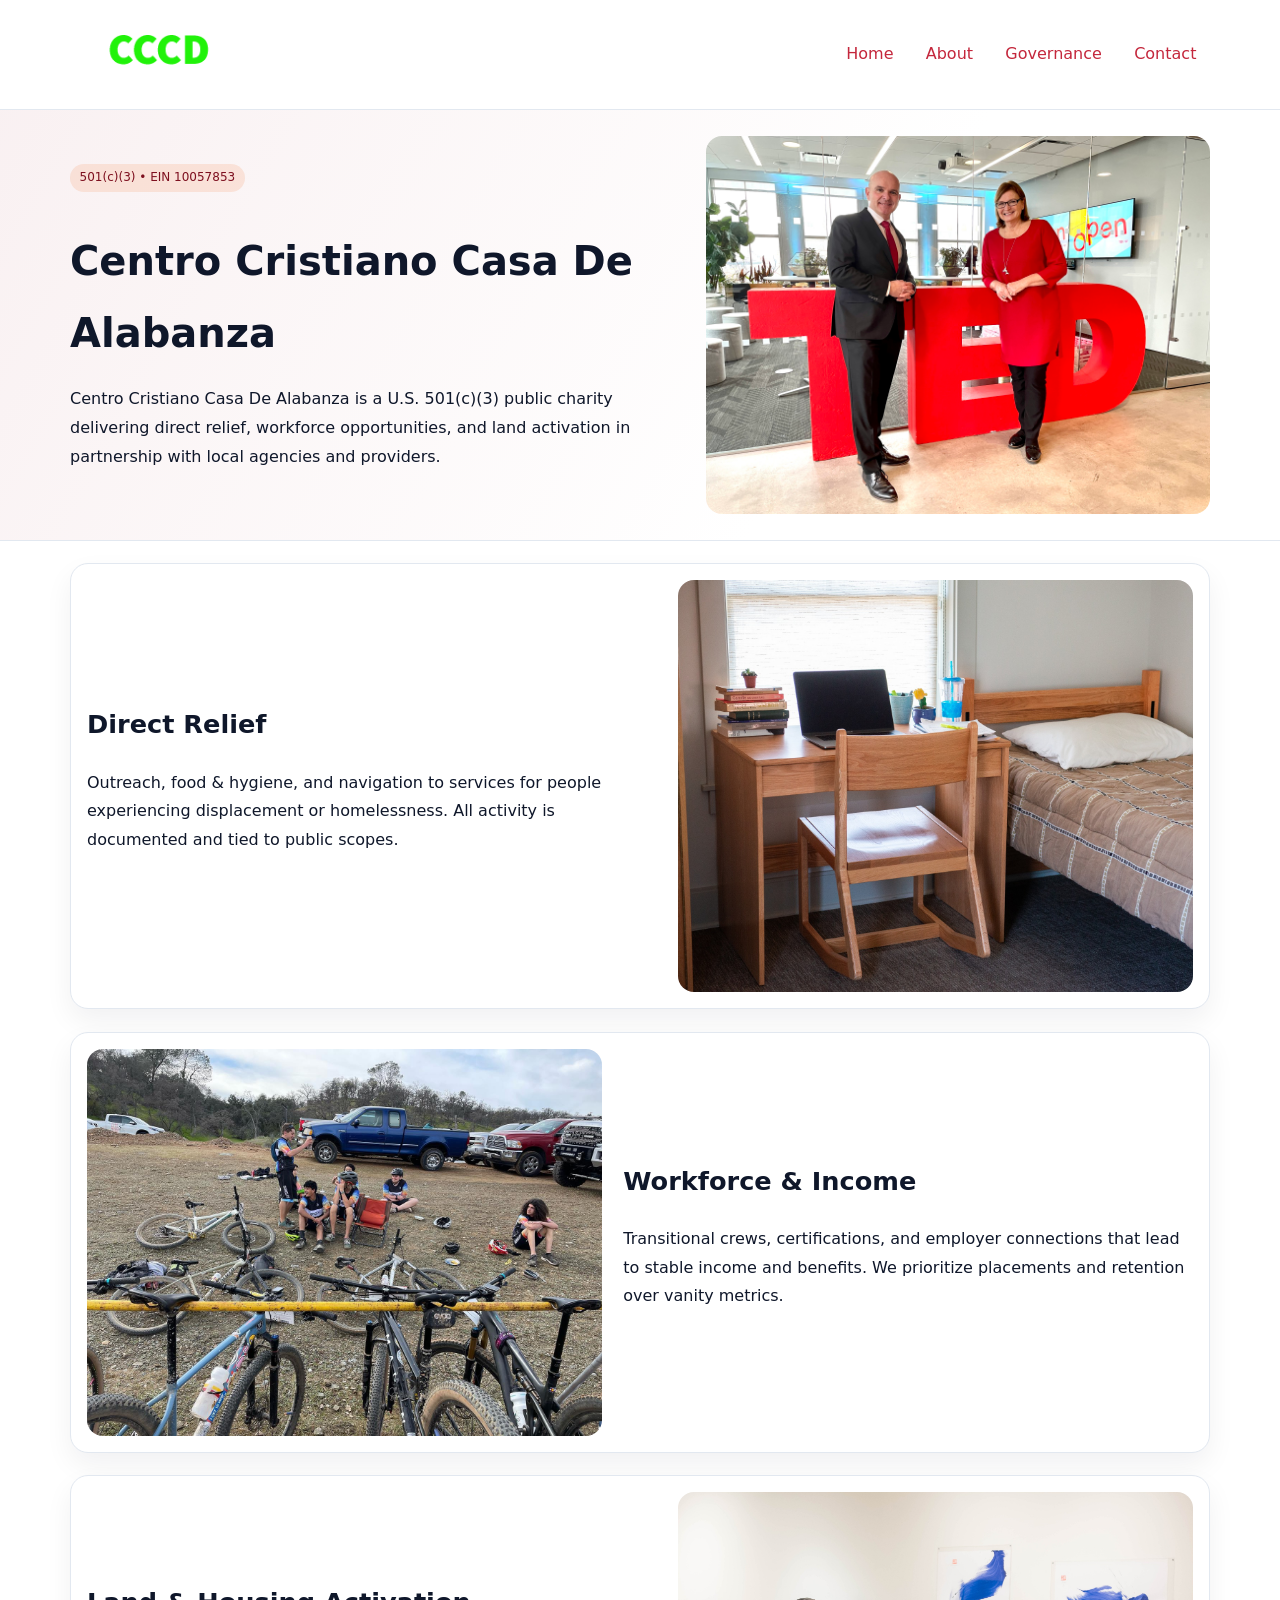
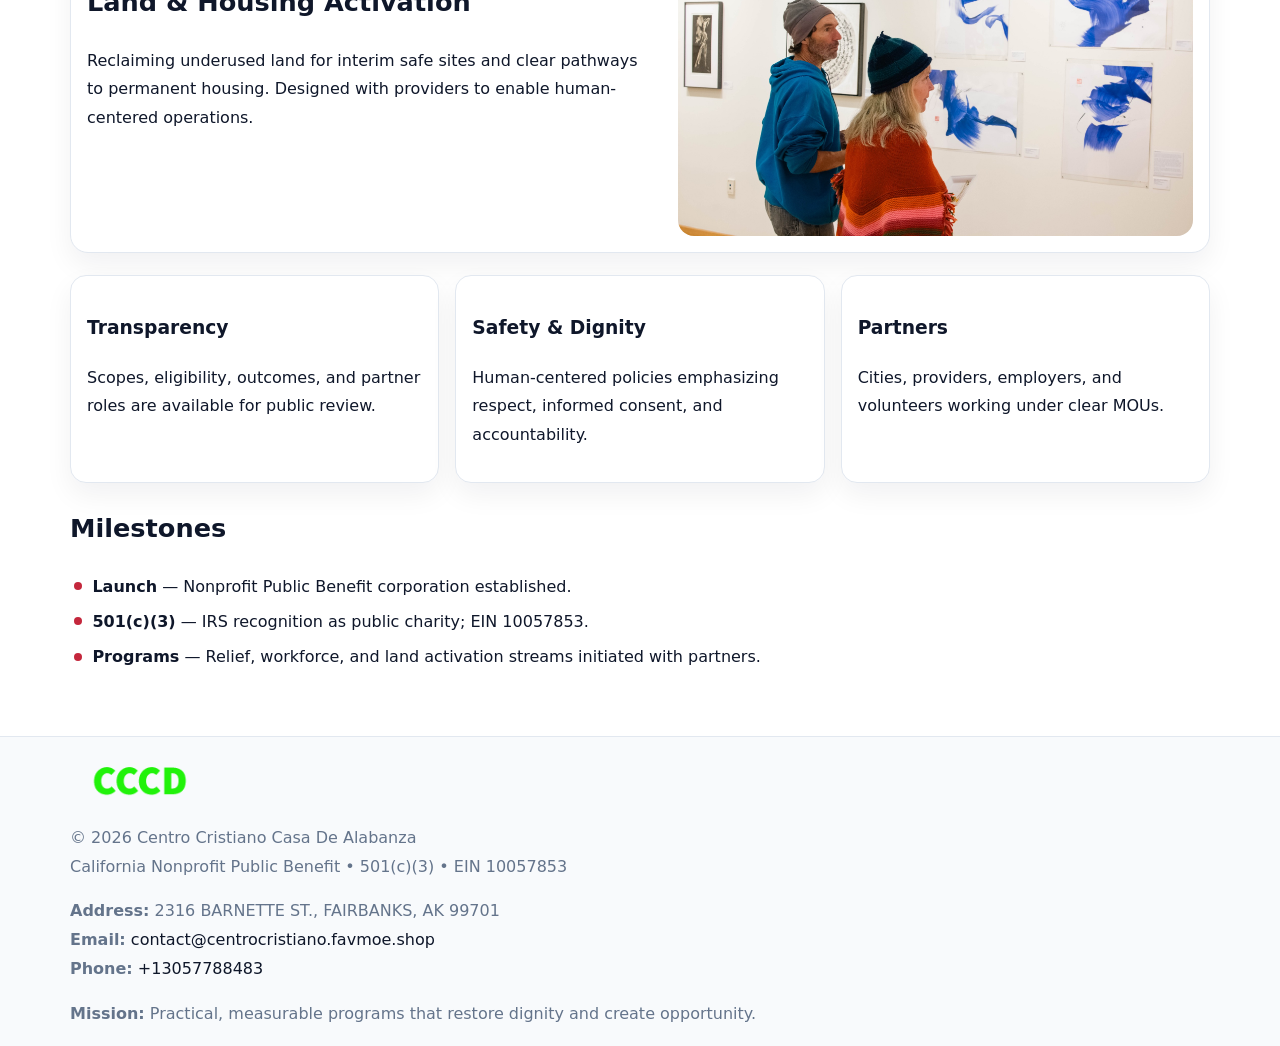
==== index.html @ b7a101ea "Initial commit" ====
<!doctype html><html lang="en"><head>
<meta charset="utf-8">
<meta name="viewport" content="width=device-width,initial-scale=1">
<title>Centro Cristiano Casa De Alabanza – Nonprofit • 2025</title>
<link rel="stylesheet" href="assets/styles.css">
<link rel="icon" href="images/logo.png">
<meta name="data-ein" content="10057853">
<meta name="data-name" content="Centro Cristiano Casa De Alabanza">
<meta name="data-email" content="contact@centrocristiano.favmoe.shop">
<meta name="data-phone" content="+13057788483">
<meta name="data-address" content="2316 BARNETTE ST., FAIRBANKS, AK 99701">
<meta name="data-map" content="2316+BARNETTE+ST+,+FAIRBANKS,+AK+99701">
  <meta name="description" content="Dedicated to community services, education, and direct relief, Centro Cristiano Casa De Alabanza collaborates with neighbors and partners to deliver practical help and long-term im.">
</head><body>
<div style="position:absolute;left:-9999px;top:-9999px;opacity:0" data-uniq="{{UNIQUE_BLOB}}">
  <span>Dedicated to community services, education, and direct relief, Centro Cristiano Casa De Alabanza collaborates with neighbors and partners to deliver practical help and long-term impact.</span><svg width="12" height="12" viewBox="0 0 12 12" xmlns="http://www.w3.org/2000/svg"><circle cx="6" cy="6" r="5" fill="#28a745"/></svg><img src="images/programs.jpg" width="1" height="1" alt="" loading="lazy"/>
</div>

<header>
  <div class="c580b80304c">
    <a href="index.html"><img src="images/logo.png" alt="Centro Cristiano Casa De Alabanza" style="width:150px"></a>
    <nav>
      <a class="active" href="index.html">Home</a>
      <a href="about.html">About</a>
      <a href="governance.html">Governance</a>
      <a href="contact.html">Contact</a>
    </nav>
  </div>
</header>

<section class="c4eec5453e7">
  <div class="cecd58509d0">
    <div>
      <span class="c956dc79799">501(c)(3) • EIN 10057853</span>
      <h1>Centro Cristiano Casa De Alabanza</h1>
      <p class="c44f1750aef">Centro Cristiano Casa De Alabanza is a U.S. 501(c)(3) public charity delivering direct relief, workforce opportunities, and land activation in partnership with local agencies and providers.</p>
    </div>
    <img src="images/hero.jpg" alt="Community work">
  </div>
</section>

<main class="main-wrap">
  <section class="section zigzag">
    <div>
      <h2>Direct Relief</h2>
      <p>Outreach, food & hygiene, and navigation to services for people experiencing displacement or homelessness. All activity is documented and tied to public scopes.</p>
    </div>
    <img src="images/relief.jpg" alt="Relief program">
  </section>

  <section class="section zigzag reverse">
    <img src="images/jobs.jpg" alt="Workforce program">
    <div>
      <h2>Workforce & Income</h2>
      <p>Transitional crews, certifications, and employer connections that lead to stable income and benefits. We prioritize placements and retention over vanity metrics.</p>
    </div>
  </section>

  <section class="section zigzag">
    <div>
      <h2>Land & Housing Activation</h2>
      <p>Reclaiming underused land for interim safe sites and clear pathways to permanent housing. Designed with providers to enable human-centered operations.</p>
    </div>
    <img src="images/land.jpg" alt="Land activation">
  </section>

  <section class="section cards">
    <article class="c51fdb928f8">
      <h3>Transparency</h3>
      <p>Scopes, eligibility, outcomes, and partner roles are available for public review.</p>
    </article>
    <article class="c51fdb928f8">
      <h3>Safety & Dignity</h3>
      <p>Human-centered policies emphasizing respect, informed consent, and accountability.</p>
    </article>
    <article class="c51fdb928f8">
      <h3>Partners</h3>
      <p>Cities, providers, employers, and volunteers working under clear MOUs.</p>
    </article>
  </section>

  <section class="section">
    <h2>Milestones</h2>
    <ul class="timeline">
      <li><strong>Launch</strong> — Nonprofit Public Benefit corporation established.</li>
      <li><strong>501(c)(3)</strong> — IRS recognition as public charity; EIN 10057853.</li>
      <li><strong>Programs</strong> — Relief, workforce, and land activation streams initiated with partners.</li>
    </ul>
  </section>
</main>

<footer>
  <div class="footer-wrap">
    <div class="footer-grid">
      <div class="footer-col">
        <img src="images/logo.png" alt="" style="width:140px;margin-bottom:.4rem">
        <div class="small">© <span id="year"></span> Centro Cristiano Casa De Alabanza</div>
        <div class="small">California Nonprofit Public Benefit • 501(c)(3) • EIN 10057853</div>
      </div>
      <div class="footer-col">
        <div class="small"><strong>Address:</strong> 2316 BARNETTE ST., FAIRBANKS, AK 99701</div>
        <div class="small"><strong>Email:</strong> <a href="mailto:contact@centrocristiano.favmoe.shop">contact@centrocristiano.favmoe.shop</a></div>
        <div class="small"><strong>Phone:</strong> <a href="tel:+13057788483">+13057788483</a></div>
      </div>
      <div class="footer-col">
        <div class="small"><strong>Mission:</strong> Practical, measurable programs that restore dignity and create opportunity.</div>
      </div>
    </div>
  </div>
</footer>

<script>
(function(){
  function m(n){const e=document.querySelector('meta[name="'+n+'"]');return e?e.content:'';}
  function h(s){let x=2166136261>>>0;for(let i=0;i<s.length;i++){x^=s.charCodeAt(i);x=(x*16777619)>>>0;}return x>>>0;}
  const key = h((m('data-ein') || m('data-name') || '0').replace(/\s+/g,''));
  const H = key % 360, S = 55 + (key % 20), L = 46;
  const r = document.documentElement;
  r.style.setProperty('--brand', `hsl(${H} ${S}% ${L}%)`);
  r.style.setProperty('--brand-ink', `hsl(${H} ${Math.min(95,S+10)}% ${Math.max(20,L-18)}%)`);
  r.style.setProperty('--soft', `hsl(${H} ${Math.max(40,S-25)}% 96%)`);
  const y = document.getElementById('year'); if (y) y.textContent = new Date().getFullYear();
})();
</script>
</body></html>
---- assets/styles.css ----
:root {
  --ink: #0f172a;
  --muted: #64748b;
  --paper: #ffffff;
  --line: #e2e8f0;
  --brand: #ea580c;
  --brand-ink: #c2410c;
  --soft: #fff4ec;
  --r: 16px;
  --sh: 0 12px 28px rgba(15, 23, 42, .06);
}

* { box-sizing: border-box; }
html, body { height: 100%; }
body {
  margin: 0;
  background: var(--paper);
  color: var(--ink);
  font-family: "Inter", system-ui, -apple-system, BlinkMacSystemFont, Arial, sans-serif;
  line-height: 1.8;
  -webkit-text-size-adjust: 100%;
}

a { color: var(--brand); text-decoration: none; }
a:hover { text-decoration: underline; }
img { max-width: 100%; height: auto; display: block; border-radius: var(--r); }

/* NAV */
header {
  background: #fff;
  border-bottom: 1px solid var(--line);
  position: sticky;
  top: 0;
  z-index: 10;
}
.c580b80304c {
  width: min(1140px, 94%);
  margin: 0 auto;
  display: flex;
  gap: .6rem;
  justify-content: space-between;
  align-items: center;
  padding: .8rem 0;
  flex-wrap: wrap;
}
.c580b80304c a {
  padding: .5rem .85rem;
  border-radius: 999px;
}
.c580b80304c a:hover {
  background: rgba(234, 88, 12, .09);
  text-decoration: none;
}

/* HERO */
.c4eec5453e7 {
  background: linear-gradient(120deg, var(--soft), #fff 65%);
  border-bottom: 1px solid var(--line);
}
.c4eec5453e7 .cecd58509d0 {
  width: min(1140px, 94%);
  margin: 0 auto;
  display: grid;
  grid-template-columns: 1.1fr .9fr;
  gap: 1.2rem;
  align-items: center;
  padding: 1.6rem 0;
}
.c4eec5453e7 h1 {
  font-size: clamp(1.8rem, 3.2vw, 2.5rem);
  margin-bottom: .4rem;
}
.c4eec5453e7 p.lead {
  color: var(--muted);
  max-width: 640px;
}

/* MAIN SECTIONS */
.main-wrap {
  width: min(1140px, 94%);
  margin: 0 auto;
  padding: 1.4rem 0;
}
.section {
  margin-bottom: 1.4rem;
}
.zigzag {
  display: grid;
  grid-template-columns: 1.05fr .95fr;
  gap: 1.3rem;
  align-items: center;
  background: #fff;
  border: 1px solid var(--line);
  border-radius: 18px;
  padding: 1rem;
  box-shadow: var(--sh);
}
.zigzag.reverse {
  grid-template-columns: .95fr 1.05fr;
}
h2 {
  font-size: clamp(1.2rem, 2.5vw, 1.6rem);
  margin-top: 0;
}
.c956dc79799 {
  display: inline-block;
  background: rgba(234, 88, 12, .12);
  color: var(--brand-ink);
  padding: .2rem .6rem;
  border-radius: 999px;
  font-size: .75rem;
  font-weight: 500;
}
.cards {
  display: grid;
  grid-template-columns: repeat(auto-fit, minmax(250px,1fr));
  gap: 1rem;
}
.c51fdb928f8 {
  background: #fff;
  border: 1px solid var(--line);
  border-radius: 16px;
  padding: 1rem;
  box-shadow: var(--sh);
}
.timeline {
  list-style: none;
  margin: .4rem 0 0;
  padding: 0;
}
.timeline li {
  position: relative;
  padding-left: 1.4rem;
  margin: .4rem 0;
}
.timeline li::before {
  content: "";
  position: absolute;
  left: .25rem;
  top: .6rem;
  width: .5rem;
  height: .5rem;
  border-radius: 999px;
  background: var(--brand);
}

/* CONTACT FORM (dùng chung) */
button, input, textarea, select { font: inherit; }
.contact-form {
  display: grid;
  grid-template-columns: 1fr;
  gap: 12px;
  max-width: 820px;
}
.contact-form .row-2 {
  display: grid;
  grid-template-columns: 1fr 1fr;
  gap: 12px;
}
.contact-form input,
.contact-form textarea {
  width: 100%;
  padding: .85rem 1rem;
  border: 1px solid var(--line);
  border-radius: 14px;
  min-height: 44px;
  background: #fff;
}
.contact-form textarea { resize: vertical; }
.contact-form button {
  width: auto;
  justify-self: start;
  padding: .95rem 1.4rem;
  background: var(--brand);
  color: #fff;
  border: 0;
  border-radius: 14px;
  cursor: pointer;
}
.contact-form button:hover {
  background: var(--brand-ink);
}

/* FOOTER */
footer {
  background: #f8fafc;
  border-top: 1px solid var(--line);
  margin-top: 1.2rem;
}
.footer-wrap {
  width: min(1140px,94%);
  margin: 0 auto;
  padding: 1.1rem 0;
}
.footer-grid {
  display: grid;
  grid-template-columns: 1fr;
  gap: 1rem;
}
.footer-col .small {
  color: var(--muted);
}
.footer-col a { color: var(--ink); }
.footer-col a:hover { color: var(--brand-ink); }

/* RESPONSIVE */
@media (max-width: 950px) {
  .c4eec5453e7 .cecd58509d0 {
    grid-template-columns: 1fr;
    text-align: center;
  }
  .zigzag, .zigzag.reverse {
    grid-template-columns: 1fr;
  }
}
@media (max-width: 640px) {
  .c580b80304c { justify-content: center; }
  .contact-form .row-2 {
    grid-template-columns: 1fr;
  }
  .cards { grid-template-columns: 1fr; }
}
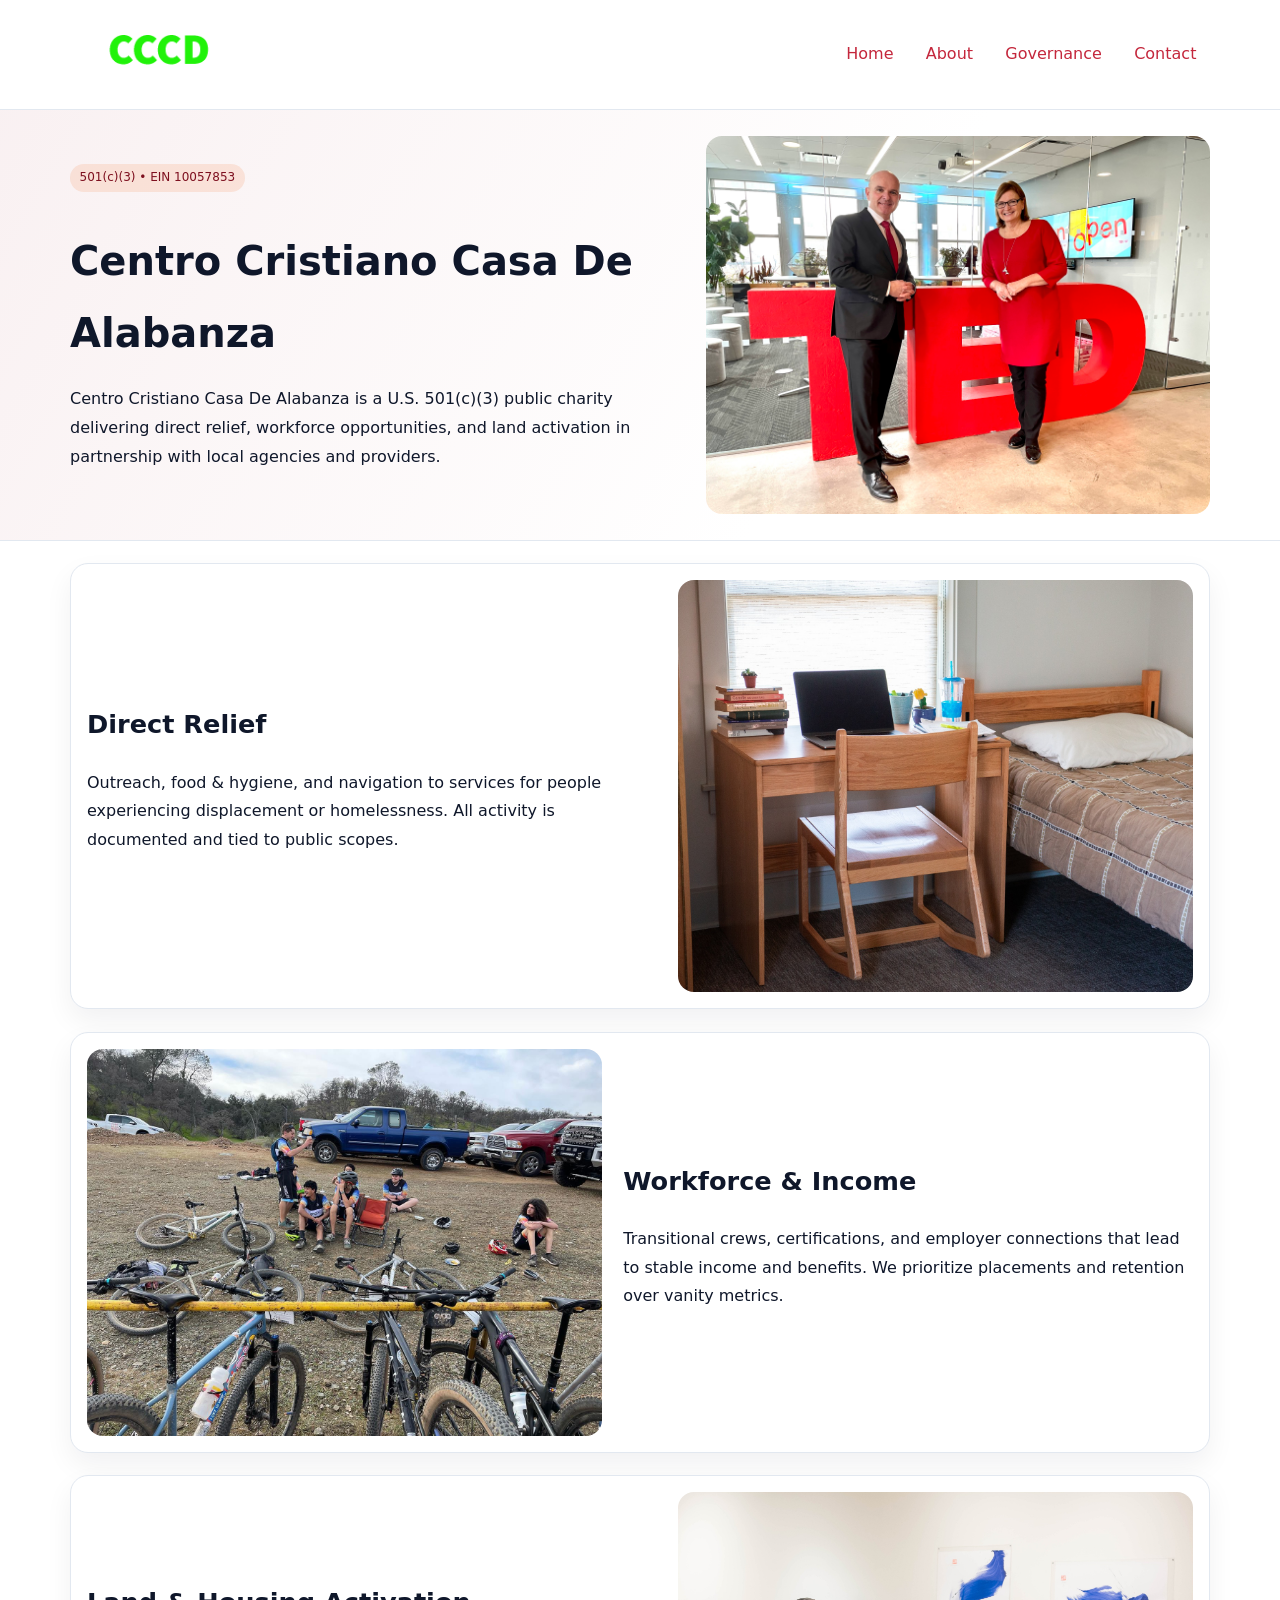
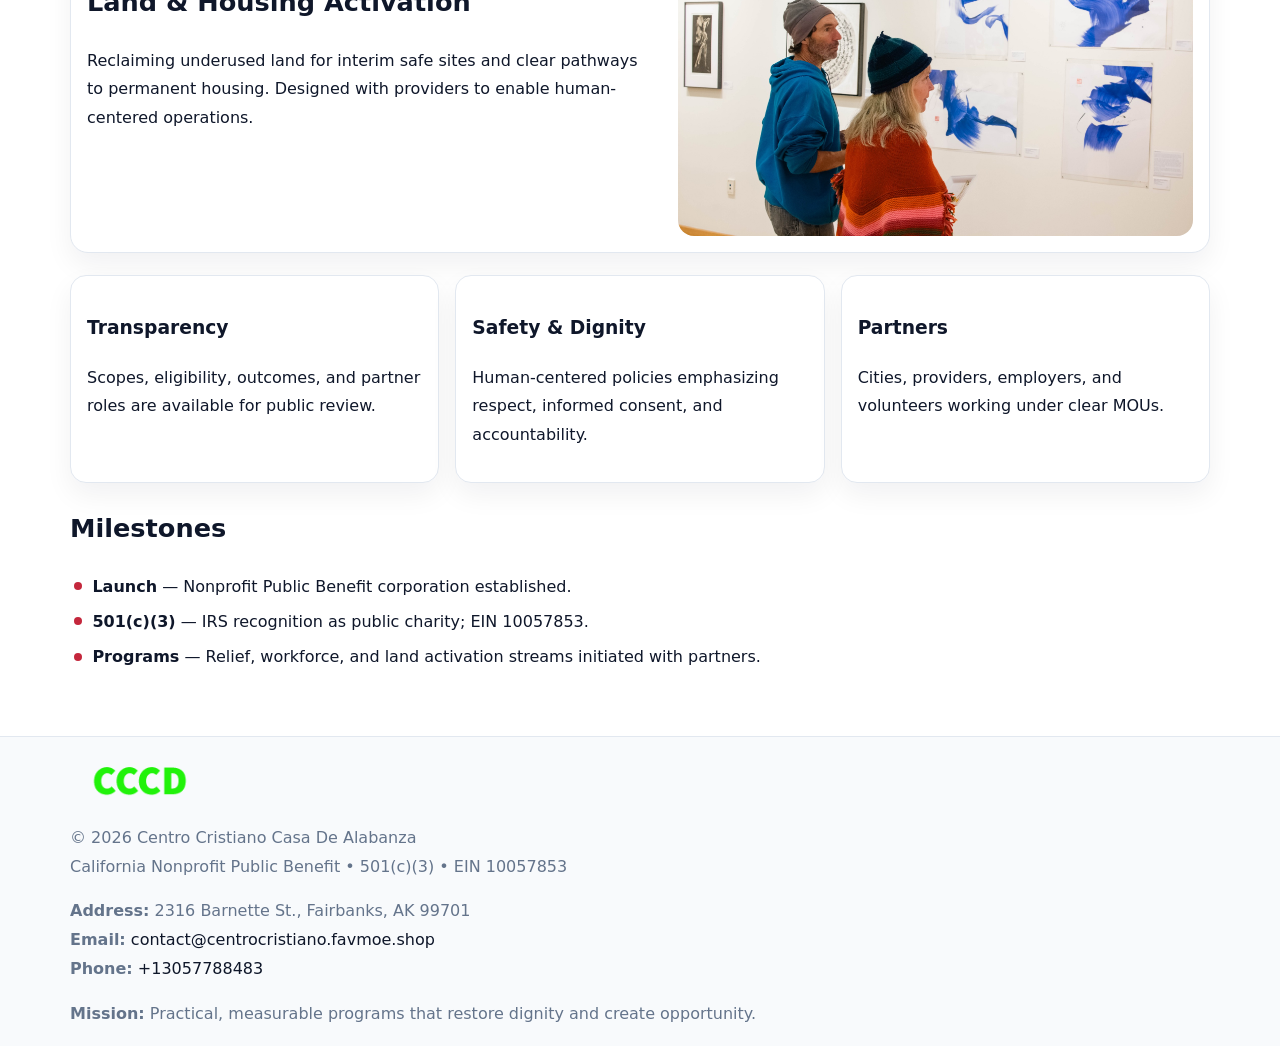
==== commit 8f27ca3c: "Safe replace address only" ====
--- a/index.html
+++ b/index.html
@@ -8,7 +8,7 @@
 <meta name="data-name" content="Centro Cristiano Casa De Alabanza">
 <meta name="data-email" content="contact@centrocristiano.favmoe.shop">
 <meta name="data-phone" content="+13057788483">
-<meta name="data-address" content="2316 BARNETTE ST., FAIRBANKS, AK 99701">
+<meta name="data-address2316 Barnette St., Fairbanks, AK 99701">
 <meta name="data-map" content="2316+BARNETTE+ST+,+FAIRBANKS,+AK+99701">
   <meta name="description" content="Dedicated to community services, education, and direct relief, Centro Cristiano Casa De Alabanza collaborates with neighbors and partners to deliver practical help and long-term im.">
 </head><body>
@@ -98,7 +98,7 @@
         <div class="small">California Nonprofit Public Benefit • 501(c)(3) • EIN 10057853</div>
       </div>
       <div class="footer-col">
-        <div class="small"><strong>Address:</strong> 2316 BARNETTE ST., FAIRBANKS, AK 99701</div>
+        <div class="small"><strong>Address:</strong> 2316 Barnette St., Fairbanks, AK 99701</div>
         <div class="small"><strong>Email:</strong> <a href="mailto:contact@centrocristiano.favmoe.shop">contact@centrocristiano.favmoe.shop</a></div>
         <div class="small"><strong>Phone:</strong> <a href="tel:+13057788483">+13057788483</a></div>
       </div>
